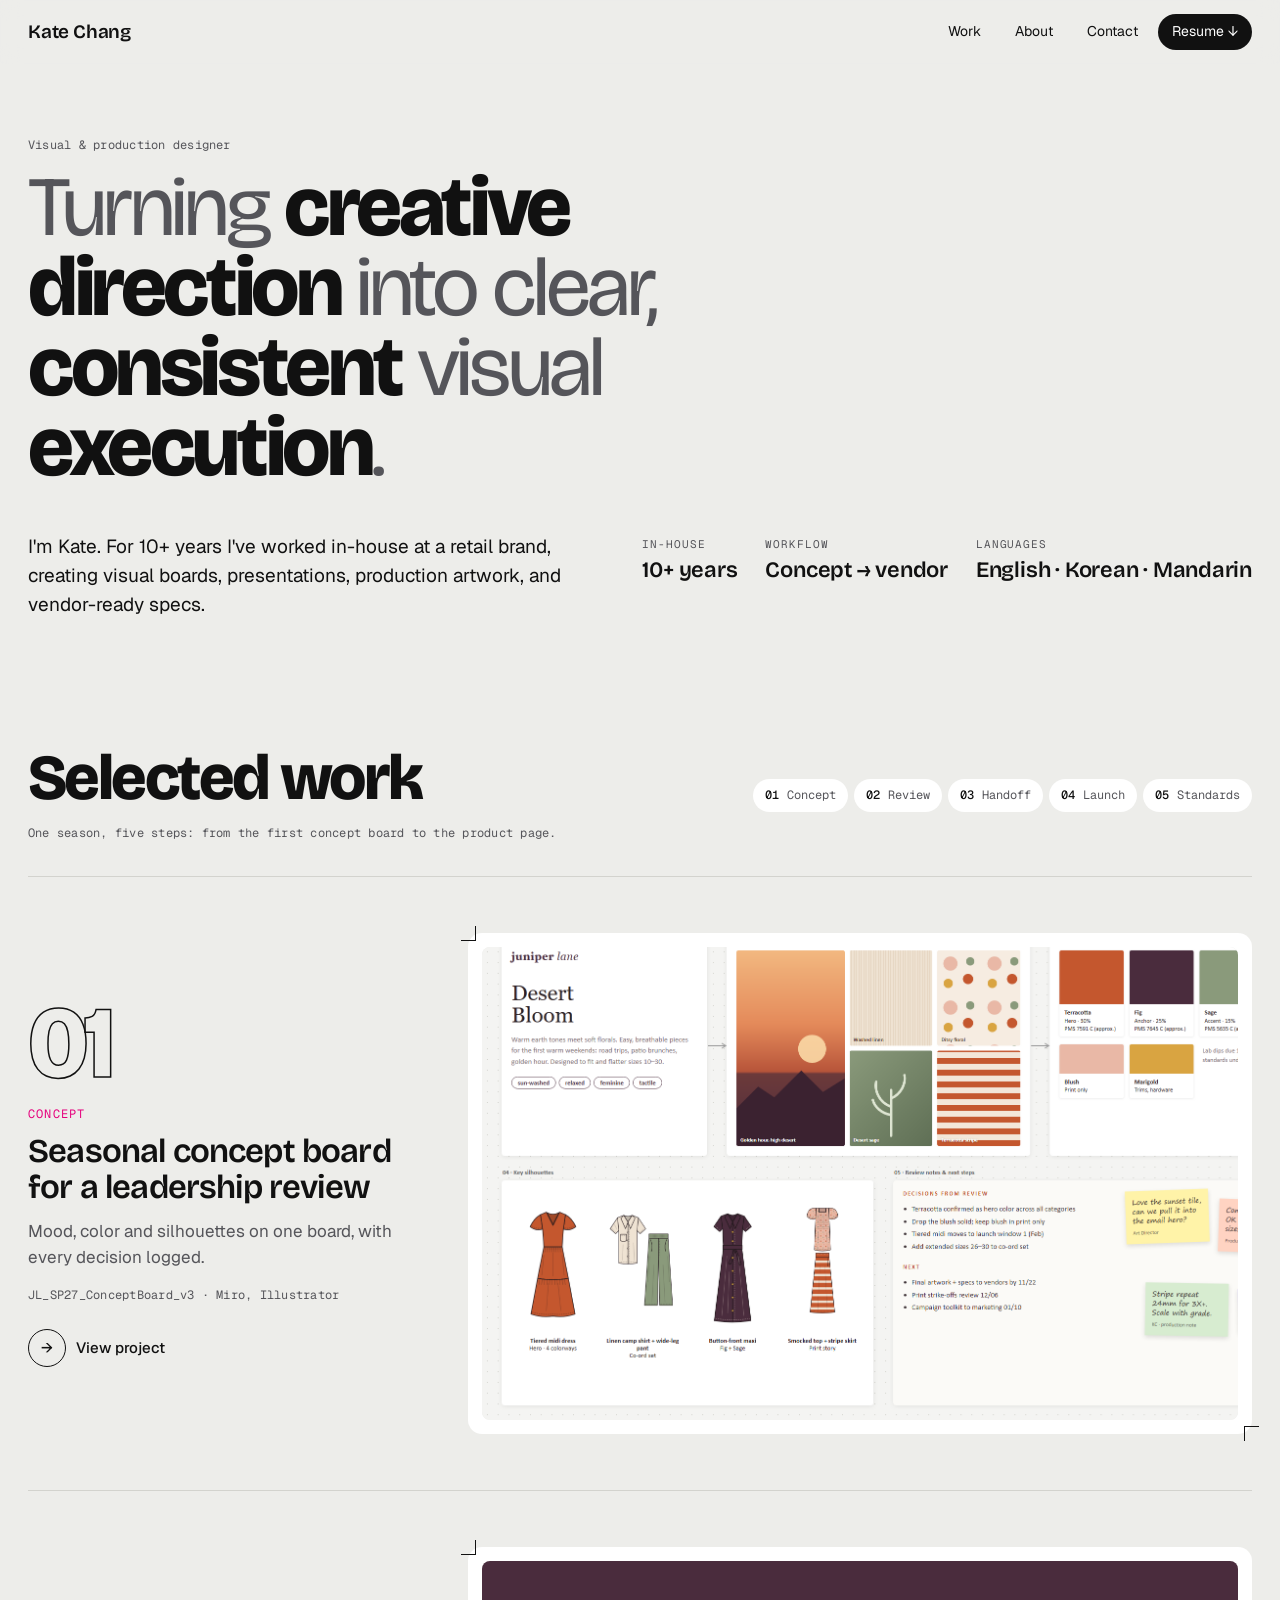
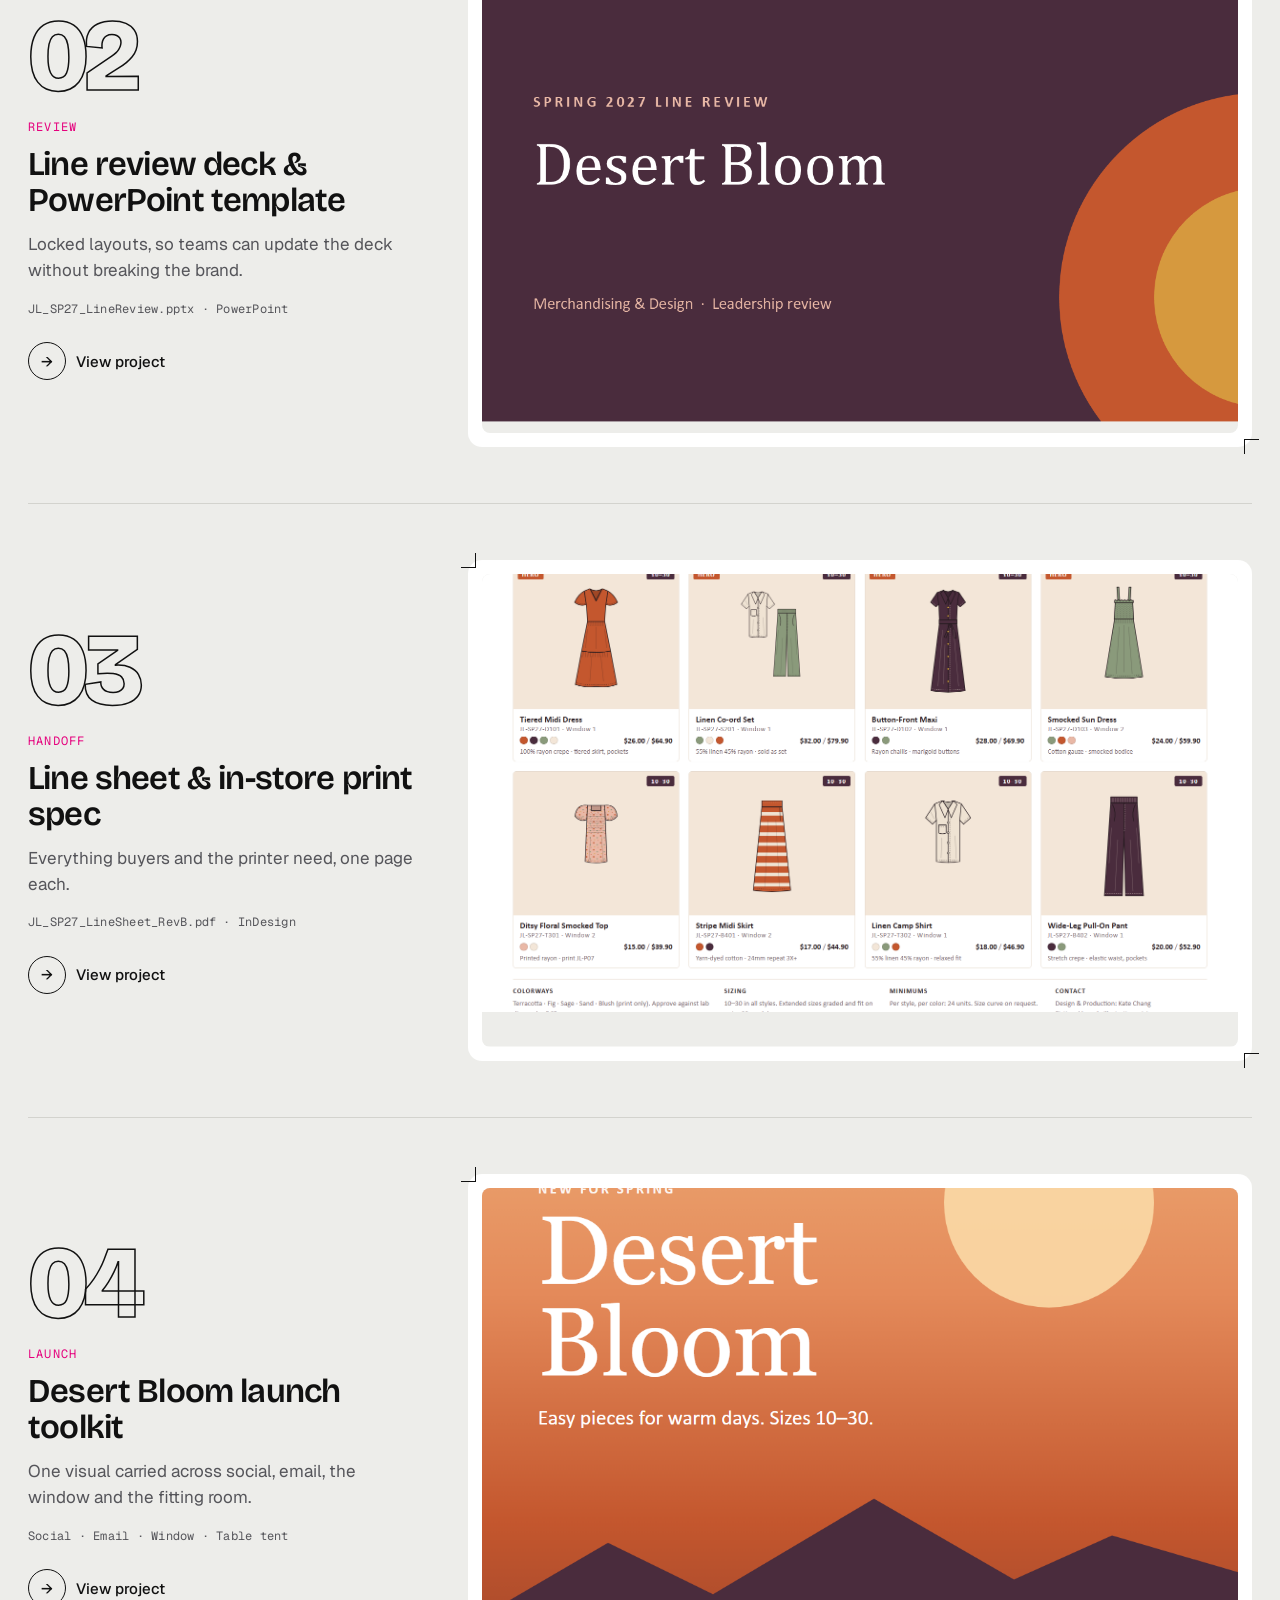
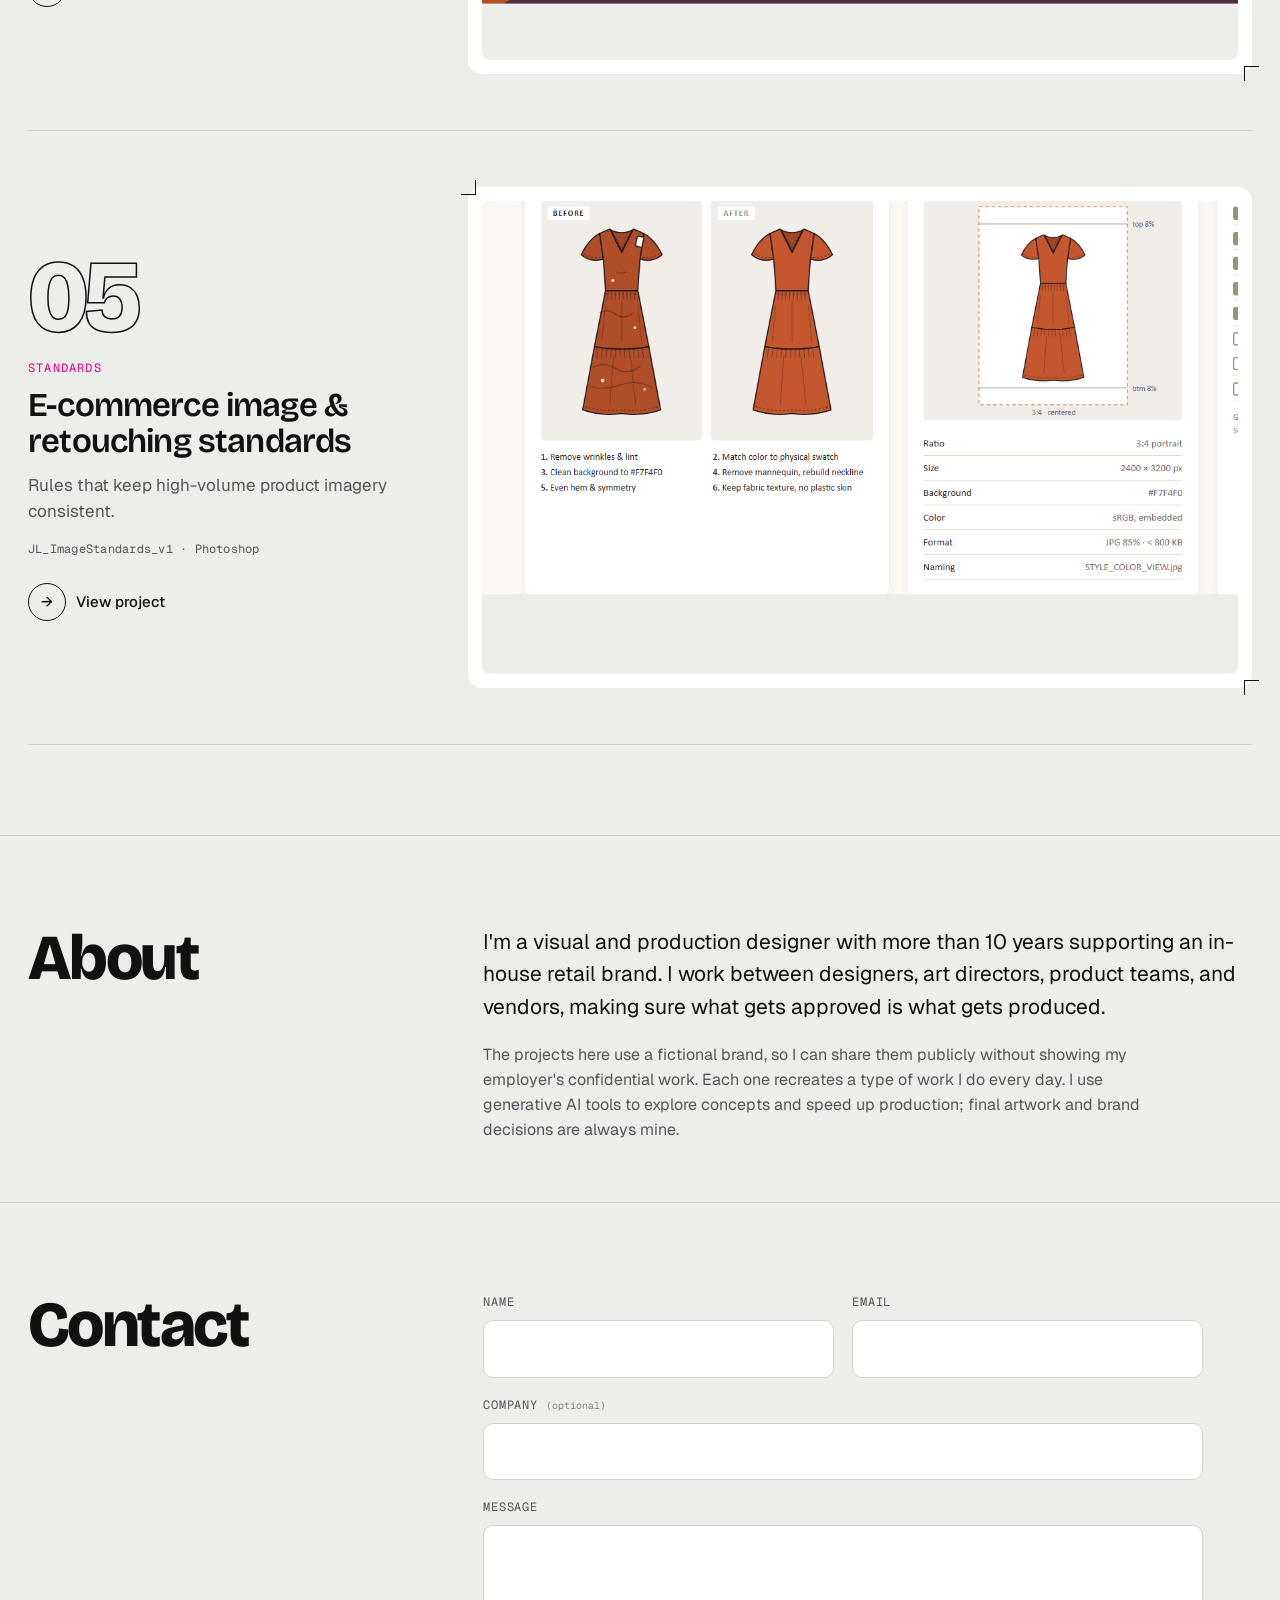
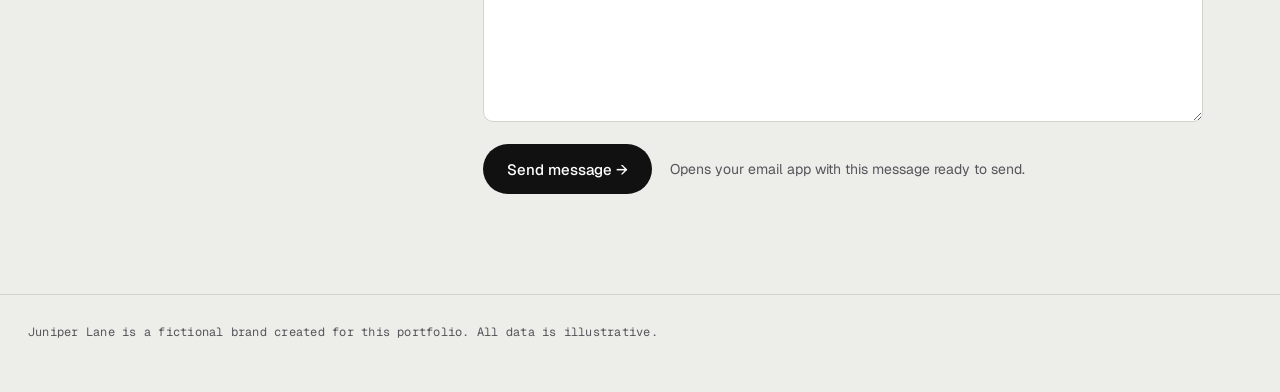
==== index.html @ 55b4867b "Kate Chang portfolio site Single-page portfolio with five Juniper Lane concept projects, case study " ====
<!doctype html>
<html lang="en">
<head>
<meta charset="utf-8">
<meta name="viewport" content="width=device-width, initial-scale=1">
<title>Kate Chang Portfolio</title>
<meta name="description" content="Kate Chang, visual and production designer. Concept boards, presentations, product sheets, print production and retouching.">
<script>document.documentElement.classList.add("js")</script>
<link rel="preconnect" href="https://fonts.googleapis.com">
<link rel="preconnect" href="https://fonts.gstatic.com" crossorigin>
<link href="https://fonts.googleapis.com/css2?family=Bricolage+Grotesque:opsz,wght@12..96,200..800&family=Geist:wght@400;500;600&family=Geist+Mono:wght@400;500&display=swap" rel="stylesheet">
<style>
/* Tokens: proof-sheet palette. CMYK only appears in the color bar and crop marks. */
:root{
  --paper:#EDEDEA; --sheet:#FFFFFF; --ink:#111111; --ink-2:#55555A; --rule:#D3D3CE;
  --c:#00A0E3; --m:#E5007D; --y:#FFD500; --k:#111111;
  --display:"Bricolage Grotesque",system-ui,sans-serif;
  --body:"Geist",system-ui,sans-serif;
  --mono:"Geist Mono",ui-monospace,monospace;
  --r:14px;
}
*{box-sizing:border-box;margin:0;padding:0}
html{scroll-behavior:smooth}
body{font-family:var(--body);background:var(--paper);color:var(--ink);line-height:1.55;-webkit-font-smoothing:antialiased}
a{color:inherit}
img{display:block;max-width:100%;height:auto}
:focus-visible{outline:2px solid var(--m);outline-offset:3px;border-radius:4px}
.wrap{max-width:1320px;margin:0 auto;padding:0 28px}
@media(max-width:620px){.wrap{padding:0 16px}}
.mono{font-family:var(--mono);font-size:12px;letter-spacing:.02em;color:var(--ink-2)}

/* Header */
header.top{position:sticky;top:0;z-index:20;background:rgba(237,237,234,.85);backdrop-filter:blur(10px)}
header.top .wrap{display:flex;justify-content:space-between;align-items:center;height:64px}
.name{font-family:var(--display);font-weight:600;font-size:19px;letter-spacing:-.01em;text-decoration:none}
header nav{display:flex;gap:6px}
header nav a{font-size:14px;text-decoration:none;padding:7px 14px;border-radius:99px}
header nav a:hover{background:var(--sheet)}

/* Hero */
.hero{padding:72px 0 56px}
.slug{display:flex;flex-wrap:wrap;align-items:center;gap:14px 22px;margin-bottom:12px}
.hero h1{font-family:var(--display);font-weight:800;font-size:clamp(40px,6.6vw,100px);line-height:.95;letter-spacing:-.04em;max-width:15ch}
.hero h1{font-weight:400;color:var(--ink-2)}
.hero h1 em{font-style:normal;font-weight:800;color:var(--ink)}
/* Motion: only when JS is on and motion is allowed */
.js .hero h1 .w{display:inline-block;opacity:0;transform:translateY(.35em);transition:opacity .6s ease,transform .7s cubic-bezier(.2,.7,.2,1);transition-delay:calc(var(--i)*55ms)}
.js .hero h1.go .w{opacity:1;transform:none}
.js .hero h1 em{font-weight:400;color:var(--ink-2);transition:font-weight .9s cubic-bezier(.3,.6,.2,1),color .9s ease}
.js .hero h1.done em{font-weight:800;color:var(--ink)}
.js .hero h1.done em:nth-of-type(2){transition-delay:.15s}.js .hero h1.done em:nth-of-type(3){transition-delay:.3s}
.js .hero-foot,.js .slug{opacity:0;transform:translateY(12px);transition:opacity .7s ease .9s,transform .7s ease .9s}
.js .hero.go .hero-foot,.js .hero.go .slug{opacity:1;transform:none}
.js .hero.go .slug{transition-delay:0s}
.hero-foot{display:grid;grid-template-columns:1fr auto;gap:40px;margin-top:44px;align-items:start}
@media(max-width:820px){.hero-foot{grid-template-columns:1fr;gap:24px}}
.hero-foot p{font-size:19px;max-width:560px}
.specs{display:grid;grid-template-columns:repeat(3,auto);gap:4px 28px;justify-content:start;padding-top:4px}
.specs dt{font-family:var(--mono);font-size:11px;text-transform:uppercase;letter-spacing:.08em;color:var(--ink-2)}
.specs dd{font-family:var(--display);font-weight:600;font-size:22px;letter-spacing:-.01em;white-space:nowrap}
@media(max-width:620px){.specs{grid-template-columns:1fr;gap:14px}}

/* Scroll progress (bottom edge of header) */
.progress{position:absolute;left:0;bottom:0;height:2px;width:100%;background:var(--ink);transform-origin:0 50%;transform:scaleX(var(--p,0))}

/* Work: one project per row, numbered by workflow stage */
.work{padding:70px 0 90px}
.work-head{display:flex;justify-content:space-between;align-items:baseline;gap:20px;flex-wrap:wrap;margin-bottom:12px}
.work-head h2{font-family:var(--display);font-weight:800;font-size:clamp(36px,5vw,64px);letter-spacing:-.04em;line-height:1}
.stages{display:flex;flex-wrap:wrap;gap:6px;list-style:none}
.stages a{display:inline-flex;gap:8px;font-family:var(--mono);font-size:12px;text-decoration:none;padding:7px 12px;border-radius:99px;background:var(--sheet);color:var(--ink-2)}
.stages a:hover{color:var(--ink)}
.stages b{color:var(--ink);font-weight:500}
.proof{position:relative;display:grid;grid-template-columns:minmax(0,4fr) minmax(0,8fr);gap:48px;align-items:center;padding:56px 0;border-top:1px solid var(--rule);text-decoration:none}
.proof:last-child{border-bottom:1px solid var(--rule)}
@media(max-width:900px){.proof{grid-template-columns:1fr;gap:26px;padding:40px 0}}
.rp-num{display:block;font-family:var(--display);font-weight:800;font-size:clamp(64px,8vw,120px);line-height:.85;letter-spacing:-.05em;color:transparent;-webkit-text-stroke:1.5px var(--ink);transition:color .4s ease}
.proof:hover .rp-num{color:var(--ink)}
.rp-stage{display:inline-block;margin-top:18px;font-family:var(--mono);font-size:12px;text-transform:uppercase;letter-spacing:.1em;color:var(--m)}
.rp-info h3{font-family:var(--display);font-weight:600;font-size:clamp(26px,2.6vw,36px);line-height:1.08;letter-spacing:-.025em;margin-top:8px}
.rp-info p{font-size:17px;color:var(--ink-2);margin-top:12px;max-width:36ch}
.rp-info .mono{display:block;margin-top:16px}
.rp-open{display:inline-flex;align-items:center;gap:10px;margin-top:24px;font-weight:500;font-size:15px}
.rp-open i{font-style:normal;width:38px;height:38px;border-radius:50%;border:1px solid var(--ink);display:grid;place-items:center;transition:background .3s,color .3s,transform .4s cubic-bezier(.2,.7,.2,1)}
.proof:hover .rp-open i{background:var(--ink);color:var(--sheet);transform:rotate(-45deg)}
.rp-art{position:relative;background:var(--sheet);border-radius:var(--r);padding:14px}
.rp-art .frame{border-radius:8px;overflow:hidden;aspect-ratio:16/10;background:var(--paper)}
.rp-art img{width:100%;height:116%;object-fit:cover;object-position:top left;transform:translate3d(0,var(--py,0px),0) scale(var(--s,1));transition:transform .7s cubic-bezier(.2,.7,.2,1)}
.proof:hover .rp-art img{--s:1.04}
/* Crop marks */
.rp-art::before,.rp-art::after{content:"";position:absolute;width:14px;height:14px;pointer-events:none;transition:border-color .3s,width .5s ease .5s,height .5s ease .5s}
.rp-art::before{top:-7px;left:-7px;border-right:1px solid var(--ink);border-bottom:1px solid var(--ink)}
.rp-art::after{bottom:-7px;right:-7px;border-left:1px solid var(--ink);border-top:1px solid var(--ink)}
.proof:hover .rp-art::before,.proof:hover .rp-art::after{border-color:var(--m)}
/* Reveal on scroll (JS only) */
.js .rp-art .frame{clip-path:inset(0 0 100% 0);transition:clip-path 1.1s cubic-bezier(.7,0,.2,1)}
.js .proof.in .rp-art .frame{clip-path:inset(0 0 0 0)}
.js .rp-art{opacity:0;transition:opacity .4s ease}
.js .proof.in .rp-art{opacity:1}
.js .rp-art::before,.js .rp-art::after{width:0;height:0}
.js .proof.in .rp-art::before,.js .proof.in .rp-art::after{width:14px;height:14px}
.js .rp-info>*{opacity:0;transform:translateY(22px);transition:opacity .6s ease,transform .7s cubic-bezier(.2,.7,.2,1),color .4s ease}
.js .proof.in .rp-info>*{opacity:1;transform:none}
.js .proof.in .rp-info>:nth-child(2){transition-delay:.08s}.js .proof.in .rp-info>:nth-child(3){transition-delay:.16s}
.js .proof.in .rp-info>:nth-child(4){transition-delay:.24s}.js .proof.in .rp-info>:nth-child(5){transition-delay:.32s}.js .proof.in .rp-info>:nth-child(6){transition-delay:.4s}
/* Cursor label over project images (mouse only) */
.cursor{position:fixed;left:0;top:0;width:96px;height:96px;margin:-48px 0 0 -48px;border-radius:50%;background:var(--ink);color:var(--sheet);display:grid;place-items:center;font-family:var(--mono);font-size:12px;letter-spacing:.08em;text-transform:uppercase;pointer-events:none;z-index:30;opacity:0;transform:translate3d(var(--cx,-200px),var(--cy,-200px),0) scale(.3);transition:transform .25s cubic-bezier(.2,.7,.2,1),opacity .2s}
.cursor.on{opacity:1;transform:translate3d(var(--cx),var(--cy),0) scale(1)}
@media(hover:none),(pointer:coarse){.cursor{display:none}}

/* About */
#about{padding:90px 0 60px;border-top:1px solid var(--rule)}
.about{display:grid;grid-template-columns:minmax(0,1fr) minmax(0,2fr);gap:70px}
.about h2{position:sticky;top:90px}
@media(max-width:900px){.about{grid-template-columns:1fr;gap:40px}}
.about h2{font-family:var(--display);font-weight:800;font-size:clamp(36px,5vw,64px);letter-spacing:-.04em;line-height:1}
.about p{font-size:21px;line-height:1.55;margin-top:20px;max-width:60ch}
.about p.quiet{color:var(--ink-2);font-size:16px}
.cv{list-style:none;border-top:1px solid var(--rule)}
.cv li{display:grid;grid-template-columns:1fr auto;gap:4px 20px;padding:16px 0;border-bottom:1px solid var(--rule)}
.cv b{font-weight:600}
.cv span{font-family:var(--mono);font-size:12px;color:var(--ink-2);align-self:center}
.cv em{font-style:normal;color:var(--ink-2);font-size:14px;grid-column:1/-1}
.chips{display:flex;flex-wrap:wrap;gap:8px;margin-top:12px}
.chips span{font-size:14px;padding:7px 13px;border-radius:99px;background:var(--sheet)}
.about h4{font-family:var(--mono);font-size:11px;font-weight:500;text-transform:uppercase;letter-spacing:.1em;color:var(--ink-2);margin-top:30px}
/* Contact: same layout as About */
#contact{padding:90px 0 100px;border-top:1px solid var(--rule)}
#contact h2{font-family:var(--display);font-weight:800;font-size:clamp(36px,5vw,64px);letter-spacing:-.04em;line-height:1;position:sticky;top:90px}
.mail-form{display:grid;gap:18px;max-width:720px}
.mail-form .row2{display:grid;grid-template-columns:1fr 1fr;gap:18px}
@media(max-width:620px){.mail-form .row2{grid-template-columns:1fr}}
.mail-form label{display:grid;gap:8px;font-family:var(--mono);font-size:12px;text-transform:uppercase;letter-spacing:.08em;color:var(--ink-2)}
.mail-form small{text-transform:none;letter-spacing:0;color:var(--ink-2);opacity:.7}
.mail-form input,.mail-form textarea{font:inherit;font-family:var(--body);font-size:18px;text-transform:none;letter-spacing:0;color:var(--ink);background:var(--sheet);border:1px solid var(--rule);border-radius:10px;padding:14px 16px;resize:vertical;transition:border-color .2s}
.mail-form input:focus,.mail-form textarea:focus{outline:none;border-color:var(--ink)}
.mail-form [aria-invalid="true"]{border-color:var(--m)}
.form-foot{display:flex;align-items:center;gap:18px;flex-wrap:wrap;margin-top:4px}
.form-foot .btn{border:none;cursor:pointer;font-family:var(--body);height:50px;padding:0 24px}
.about .mail-form .form-note{font-size:14px;line-height:1.4;color:var(--ink-2);margin:0;max-width:none}
.about .mail-form .form-note.err{color:var(--m)}
.nav-cta{background:var(--ink);color:var(--sheet)!important}
.nav-cta:hover{background:#333!important}
@media(max-width:620px){header nav a[href="#about"]{display:none}}
footer{padding:28px 0 50px;border-top:1px solid var(--rule)}
footer .wrap{display:flex;gap:20px;flex-wrap:wrap;align-items:center}

/* Case study content (rendered inside the modal) */
section.cs{display:none}
.cs-info .eyebrow{font-family:var(--mono);font-size:12px;color:var(--ink-2);text-transform:uppercase;letter-spacing:.08em}
.cs-info h2{font-family:var(--display);font-weight:800;font-size:clamp(34px,3.6vw,52px);line-height:1;letter-spacing:-.035em;margin:14px 0 24px}
.cs-info p{font-size:18px;line-height:1.6}
.cs-info p+p{margin-top:14px}
.cs-info dl{margin-top:28px;border-top:1px solid var(--rule)}
.cs-info dl div{display:grid;grid-template-columns:90px 1fr;gap:12px;padding:12px 0;border-bottom:1px solid var(--rule);font-size:15px}
.cs-info dt{font-family:var(--mono);font-size:12px;color:var(--ink-2);text-transform:uppercase;letter-spacing:.06em;padding-top:2px}
.cs-info .dls{display:flex;flex-wrap:wrap;gap:10px;margin-top:26px}
.cs-info p.note{font-size:15px;color:var(--ink-2);margin-top:22px}
.btn{display:inline-flex;align-items:center;gap:8px;background:var(--ink);color:var(--sheet);text-decoration:none;font-weight:500;font-size:15px;padding:12px 18px;border-radius:99px}
.btn:hover{background:#333}
.cs-media{display:grid;gap:22px;align-content:start}
.cs-media figure{background:var(--sheet);border-radius:var(--r);padding:14px}
.cs-media figure img{border-radius:6px;width:100%}
.cs-media figcaption{font-family:var(--mono);font-size:12px;color:var(--ink-2);padding:12px 4px 2px}
.cs-media .pair{display:grid;grid-template-columns:1fr 1fr;gap:22px}
@media(max-width:620px){.cs-media .pair{grid-template-columns:1fr}}
.cs-media .even .fit{aspect-ratio:4/5;background:var(--paper);border-radius:6px;padding:20px}
.cs-media .even .fit img{width:100%;height:100%;object-fit:contain;border-radius:3px}

/* Modal: near full-screen sheet */
dialog.sheet{border:none;padding:0;margin:auto;width:min(1480px,calc(100vw - 32px));height:calc(100dvh - 32px);max-width:none;max-height:none;border-radius:20px;background:var(--paper);color:var(--ink);overflow:hidden;box-shadow:0 40px 120px rgba(0,0,0,.35)}
dialog.sheet::backdrop{background:rgba(17,17,17,.6);backdrop-filter:blur(6px)}
dialog.sheet[open]{animation:rise .45s cubic-bezier(.2,.7,.2,1)}
@keyframes rise{from{opacity:0;transform:translateY(40px)}to{opacity:1;transform:none}}
.sheet-bar{height:64px;display:flex;justify-content:space-between;align-items:center;padding:0 22px;border-bottom:1px solid var(--rule)}
.sheet-bar .left{display:flex;align-items:center;gap:18px}
.sheet-nav{display:flex;gap:8px}
.sheet-nav button{font:inherit;font-size:14px;height:40px;padding:0 16px;border:1px solid var(--rule);background:var(--sheet);border-radius:99px;cursor:pointer;color:var(--ink)}
.sheet-nav button:hover{border-color:var(--ink)}
.sheet-nav .x{width:40px;padding:0;font-size:20px;background:var(--ink);color:var(--sheet);border-color:var(--ink)}
.sheet-body{height:calc(100% - 64px);overflow-y:auto;display:grid;grid-template-columns:minmax(320px,440px) 1fr;gap:48px;padding:40px 40px 60px;overscroll-behavior:contain}
.sheet-body .cs-info{position:sticky;top:0;align-self:start}
@media(max-width:960px){
  .sheet-body{grid-template-columns:1fr;gap:32px;padding:26px 20px 40px}
  .sheet-body .cs-info{position:static}
  dialog.sheet{width:100vw;height:100dvh;border-radius:0}
  .sheet-nav .lbl{display:none}
}
body.locked{overflow:hidden}
@media(prefers-reduced-motion:reduce){
  *{animation:none!important;transition:none!important;scroll-behavior:auto!important}
  .js .hero h1 .w,.js .hero-foot,.js .slug,.js .rp-info>*,.js .rp-art{opacity:1!important;transform:none!important}
  .js .rp-art .frame{clip-path:none!important}
  .cursor{display:none!important}
  .js .hero h1 em{font-weight:800!important;color:var(--ink)!important}
  .js .rp-art::before,.js .rp-art::after{width:14px!important;height:14px!important}
}
</style>
</head>
<body>

<header class="top"><div class="wrap">
  <a class="name" href="#">Kate Chang</a>
  <nav><a href="#work">Work</a><a href="#about">About</a><a href="#contact">Contact</a><a class="nav-cta" href="work/Kate_Chang_Resume.pdf" download>Resume ↓</a></nav>
</div><div class="progress" id="progress" aria-hidden="true"></div></header>

<main>
<section class="hero"><div class="wrap">
  <div class="slug"><span class="mono">Visual &amp; production designer</span></div>
  <h1 id="headline">Turning <em>creative direction</em> into clear, <em>consistent</em> visual <em>execution</em>.</h1>
  <div class="hero-foot">
    <p>I'm Kate. For 10+ years I've worked in-house at a retail brand, creating visual boards, presentations, production artwork, and vendor-ready specs.</p>
    <dl class="specs">
      <div><dt>In-house</dt><dd>10+ years</dd></div>
      <div><dt>Workflow</dt><dd>Concept → vendor</dd></div>
      <div><dt>Languages</dt><dd>English · Korean · Mandarin</dd></div>
    </dl>
  </div>
</div></section>

<section class="work" id="work"><div class="wrap">
  <div class="work-head"><h2>Selected work</h2><ol class="stages"><li><a href="#board"><b>01</b>Concept</a></li><li><a href="#deck"><b>02</b>Review</a></li><li><a href="#linesheet"><b>03</b>Handoff</a></li><li><a href="#launch"><b>04</b>Launch</a></li><li><a href="#retouch"><b>05</b>Standards</a></li></ol></div>
  <p class="mono" style="margin-bottom:34px">One season, five steps: from the first concept board to the product page.</p>
  <div class="rows">
    <a class="proof" href="#board">
      <div class="rp-info"><span class="rp-num">01</span><span class="rp-stage">Concept</span><h3>Seasonal concept board for a leadership review</h3><p>Mood, color and silhouettes on one board, with every decision logged.</p><span class="mono">JL_SP27_ConceptBoard_v3 · Miro, Illustrator</span><span class="rp-open"><i aria-hidden="true">&rarr;</i>View project</span></div>
      <div class="rp-art"><div class="frame"><img src="work/board/board.png" alt="Seasonal concept board"></div></div>
    </a>
    <a class="proof" href="#deck">
      <div class="rp-info"><span class="rp-num">02</span><span class="rp-stage">Review</span><h3>Line review deck &amp; PowerPoint template</h3><p>Locked layouts, so teams can update the deck without breaking the brand.</p><span class="mono">JL_SP27_LineReview.pptx · PowerPoint</span><span class="rp-open"><i aria-hidden="true">&rarr;</i>View project</span></div>
      <div class="rp-art"><div class="frame"><img src="work/deck/slide1.png" alt="Line review deck cover"></div></div>
    </a>
    <a class="proof" href="#linesheet">
      <div class="rp-info"><span class="rp-num">03</span><span class="rp-stage">Handoff</span><h3>Line sheet &amp; in-store print spec</h3><p>Everything buyers and the printer need, one page each.</p><span class="mono">JL_SP27_LineSheet_RevB.pdf · InDesign</span><span class="rp-open"><i aria-hidden="true">&rarr;</i>View project</span></div>
      <div class="rp-art"><div class="frame"><img src="work/linesheet/linesheet.png" alt="Product line sheet"></div></div>
    </a>
    <a class="proof" href="#launch">
      <div class="rp-info"><span class="rp-num">04</span><span class="rp-stage">Launch</span><h3>Desert Bloom launch toolkit</h3><p>One visual carried across social, email, the window and the fitting room.</p><span class="mono">Social · Email · Window · Table tent</span><span class="rp-open"><i aria-hidden="true">&rarr;</i>View project</span></div>
      <div class="rp-art"><div class="frame"><img src="work/launch/instagram.png" alt="Desert Bloom launch campaign" style="object-position:center 30%"></div></div>
    </a>
    <a class="proof" href="#retouch">
      <div class="rp-info"><span class="rp-num">05</span><span class="rp-stage">Standards</span><h3>E-commerce image &amp; retouching standards</h3><p>Rules that keep high-volume product imagery consistent.</p><span class="mono">JL_ImageStandards_v1 · Photoshop</span><span class="rp-open"><i aria-hidden="true">&rarr;</i>View project</span></div>
      <div class="rp-art"><div class="frame"><img src="work/retouch/guide.png" alt="E-commerce image standards guide"></div></div>
    </a>
  </div>
</div></section>

<!-- Case studies: hidden on the page, rendered inside the modal -->
<section class="cs" id="board">
  <div class="cs-info">
    <div class="eyebrow">Concept project · Juniper Lane</div>
    <h2>Seasonal concept board</h2>
    <p>Juniper Lane is a fictional plus-size fashion brand I created to show the kind of work I do in-house. Before a season moves into production, leadership needs one view of the story: mood, color, silhouettes, and what's been decided.</p>
    <p>I built the board the way I run reviews in Miro: a clear left-to-right flow, color with usage ratios and lab-dip notes, and a last frame that records decisions and next steps so nothing gets lost after the meeting.</p>
    <dl><div><dt>Made</dt><dd>Concept board, color story, silhouette sketches, review log</dd></div><div><dt>Tools</dt><dd>Miro, Illustrator, Photoshop</dd></div></dl>
  </div>
  <div class="cs-media">
    <figure><img src="work/board/board.png" alt="Juniper Lane Spring 2027 concept board"><figcaption>Board v3 · after leadership review</figcaption></figure>
  </div>
</section>

<section class="cs" id="deck">
  <div class="cs-info">
    <div class="eyebrow">Concept project · Juniper Lane</div>
    <h2>Line review deck &amp; template</h2>
    <p>The concept board becomes a leadership deck. I built a PowerPoint template with locked layouts and theme colors, so merch and design teams can update it without breaking the brand.</p>
    <p>Every slide title states the takeaway ("Dresses carry the season at 38% of the line"), and the deck ends with the specific decisions leadership needs to make.</p>
    <dl><div><dt>Made</dt><dd>8-slide .pptx, cover and content layouts, native editable charts</dd></div><div><dt>Tools</dt><dd>PowerPoint, Illustrator</dd></div></dl>
    <div class="dls"><a class="btn" href="work/deck/JuniperLane_LineReview_SP27.pptx" download>Download .pptx ↓</a></div>
  </div>
  <div class="cs-media">
    <figure><img src="work/deck/slide1.png" alt="Cover slide"><figcaption>01 · Cover</figcaption></figure>
    <div class="pair">
      <figure><img src="work/deck/slide3.png" alt="Color story slide"><figcaption>03 · Color story</figcaption></figure>
      <figure><img src="work/deck/slide4.png" alt="Assortment chart"><figcaption>04 · Assortment, native chart</figcaption></figure>
      <figure><img src="work/deck/slide5.png" alt="Hero styles"><figcaption>05 · Hero styles</figcaption></figure>
      <figure><img src="work/deck/slide6.png" alt="Timeline"><figcaption>06 · Timeline</figcaption></figure>
    </div>
    <figure><img src="work/deck/slide7.png" alt="Decisions needed"><figcaption>07 · Decisions needed today</figcaption></figure>
  </div>
</section>

<section class="cs" id="linesheet">
  <div class="cs-info">
    <div class="eyebrow">Concept project · Juniper Lane</div>
    <h2>Line sheet &amp; in-store print spec</h2>
    <p>Once leadership approves the line, two documents carry it forward. The line sheet puts all 8 styles on one page for sales and buyers: style numbers, colorways, size range, fabric, and pricing.</p>
    <p>The print spec is what reaches the printer for the in-store kit: trim, bleed and safe areas, stock, quantities for 142 stores, kitting, and a schedule that works back from the in-store date.</p>
    <dl><div><dt>Made</dt><dd>Line sheet PDF, print spec PDF</dd></div><div><dt>Tools</dt><dd>InDesign, Illustrator</dd></div></dl>
    <div class="dls"><a class="btn" href="work/linesheet/linesheet.pdf" download>Line sheet ↓</a><a class="btn" href="work/linesheet/printspec.pdf" download>Print spec ↓</a></div>
  </div>
  <div class="cs-media">
    <figure><img src="work/linesheet/linesheet.png" alt="Juniper Lane line sheet"><figcaption>Line sheet · Rev. B · Letter landscape</figcaption></figure>
    <figure><img src="work/linesheet/printspec.png" alt="In-store print specification"><figcaption>Print spec · window poster, table tent, kitting</figcaption></figure>
  </div>
</section>

<section class="cs" id="launch">
  <div class="cs-info">
    <div class="eyebrow">Concept project · Juniper Lane</div>
    <h2>Desert Bloom launch toolkit</h2>
    <p>The season story carried into every touchpoint. The sunset tile from the concept board (the Art Director's sticky note) became the campaign visual across social, email, the store window, and fitting-room table tents.</p>
    <dl><div><dt>Made</dt><dd>Instagram 1080, 600px email, 24×36 window poster, 4×6 table tent</dd></div><div><dt>Tools</dt><dd>Photoshop, Illustrator, Figma</dd></div></dl>
    <p class="note">The Figma file is built the way a team would use it: color variables, text styles, and components for the logo, button, product card, and technical flats.</p>
    <div class="dls"><a class="btn" href="https://www.figma.com/design/B6b7cCrrC6rjc7nDvh4rsd" target="_blank" rel="noopener">Open Figma file ↗</a></div>
  </div>
  <div class="cs-media">
    <div class="pair even">
      <figure><div class="fit"><img src="work/launch/instagram.png" alt="Instagram post"></div><figcaption>Instagram · 1080×1080</figcaption></figure>
      <figure><div class="fit"><img src="work/launch/email.png" alt="Launch email"></div><figcaption>Email · 600px</figcaption></figure>
      <figure><div class="fit"><img src="work/launch/poster.png" alt="Window poster"></div><figcaption>Window poster · 24×36 in</figcaption></figure>
      <figure><div class="fit"><img src="work/launch/tabletent.png" alt="Table tent"></div><figcaption>Table tent · 4×6 in</figcaption></figure>
    </div>
  </div>
</section>

<section class="cs" id="retouch">
  <div class="cs-info">
    <div class="eyebrow">Concept project · Juniper Lane</div>
    <h2>Image &amp; retouching standards</h2>
    <p>With high product volume, consistency comes from rules, not from checking every image by eye. This one-page guide gives studio, retouching, and vendors the same spec: crop, background, color, file naming, and a QC checklist before upload.</p>
    <dl><div><dt>Made</dt><dd>Image standards guide, retouch checklist</dd></div><div><dt>Tools</dt><dd>Photoshop, InDesign</dd></div></dl>
  </div>
  <div class="cs-media">
    <figure><img src="work/retouch/guide.png" alt="E-commerce image standards guide"><figcaption>Image standards · v1</figcaption></figure>
  </div>
</section>

<section id="about"><div class="wrap about">
  <div><h2>About</h2></div>
  <div>
    <p style="margin-top:0">I'm a visual and production designer with more than 10 years supporting an in-house retail brand. I work between designers, art directors, product teams, and vendors, making sure what gets approved is what gets produced.</p>
    <p class="quiet">The projects here use a fictional brand, so I can share them publicly without showing my employer's confidential work. Each one recreates a type of work I do every day. I use generative AI tools to explore concepts and speed up production; final artwork and brand decisions are always mine.</p>
  </div>
</div></section>

<!-- Contact: the form opens the visitor's mail app with the message filled in (no server needed). -->
<section id="contact"><div class="wrap about">
  <div><h2>Contact</h2></div>
  <form class="mail-form" id="mail-form" novalidate>
    <div class="row2">
      <label>Name<input name="name" autocomplete="name" required></label>
      <label>Email<input name="email" type="email" autocomplete="email" required></label>
    </div>
    <label><span>Company <small>(optional)</small></span><input name="company" autocomplete="organization"></label>
    <label>Message<textarea name="message" rows="6" required></textarea></label>
    <div class="form-foot">
      <button type="submit" class="btn">Send message →</button>
      <p class="form-note" id="form-note" aria-live="polite">Opens your email app with this message ready to send.</p>
    </div>
  </form>
</div></section>
</main>

<footer><div class="wrap"><span class="mono">Juniper Lane is a fictional brand created for this portfolio. All data is illustrative.</span></div></footer>

<dialog class="sheet" id="modal" aria-labelledby="modal-title">
  <div class="sheet-bar">
    <div class="left"><span class="mono" id="modal-count"></span></div>
    <div class="sheet-nav">
      <button type="button" data-step="-1">← <span class="lbl">Previous</span></button>
      <button type="button" data-step="1"><span class="lbl">Next</span> →</button>
      <button type="button" class="x" data-close aria-label="Close">×</button>
    </div>
  </div>
  <div class="sheet-body" id="modal-body"></div>
</dialog>

<script>
(() => {
  const modal = document.getElementById('modal');
  const body = document.getElementById('modal-body');
  const count = document.getElementById('modal-count');
  const ids = [...document.querySelectorAll('.proof')].map(c => c.getAttribute('href').slice(1));
  document.querySelectorAll('.stages a').forEach(a => a.addEventListener('click', e => { e.preventDefault(); open(a.getAttribute('href').slice(1)); }));
  let cur = -1;

  function open(id) {
    const src = document.getElementById(id);
    if (!src) return;
    cur = ids.indexOf(id);
    body.innerHTML = src.innerHTML;
    const h = body.querySelector('h2'); if (h) h.id = 'modal-title';
    count.textContent = String(cur + 1).padStart(2, '0') + ' / ' + String(ids.length).padStart(2, '0');
    body.scrollTop = 0;
    if (!modal.open) { modal.showModal(); document.body.classList.add('locked'); }
    history.replaceState(null, '', '#' + id);
  }
  const step = n => open(ids[(cur + n + ids.length) % ids.length]);

  modal.addEventListener('close', () => {
    document.body.classList.remove('locked');
    history.replaceState(null, '', location.pathname + location.search);
  });
  document.querySelectorAll('.proof').forEach(c => c.addEventListener('click', e => {
    e.preventDefault(); open(c.getAttribute('href').slice(1));
  }));
  modal.addEventListener('click', e => {
    if (e.target === modal || e.target.closest('[data-close]')) modal.close();
    const s = e.target.closest('[data-step]'); if (s) step(+s.dataset.step);
  });
  document.addEventListener('keydown', e => {
    if (!modal.open) return;
    if (e.key === 'ArrowRight') step(1);
    if (e.key === 'ArrowLeft') step(-1);
  });
  // Hero: split headline into words (keeping <em> groups), then reveal
  const h1 = document.getElementById('headline');
  let i = 0;
  const wrapWords = node => {
    [...node.childNodes].forEach(n => {
      if (n.nodeType === 3) {
        const frag = document.createDocumentFragment();
        n.textContent.split(/(\s+)/).forEach(part => {
          if (!part) return;
          if (/^\s+$/.test(part)) { frag.append(part); return; }
          const w = document.createElement('span'); w.className = 'w'; w.style.setProperty('--i', i++); w.textContent = part; frag.append(w);
        });
        n.replaceWith(frag);
      } else wrapWords(n);
    });
  };
  wrapWords(h1);
  const hero = document.querySelector('.hero');
  requestAnimationFrame(() => requestAnimationFrame(() => { h1.classList.add('go'); hero.classList.add('go'); }));
  setTimeout(() => h1.classList.add('done'), 300 + i * 55 + 500);

  const reduce = matchMedia('(prefers-reduced-motion: reduce)').matches;

  // Project rows: reveal when scrolled into view
  const io = new IntersectionObserver(es => es.forEach(e => {
    if (e.isIntersecting) { e.target.classList.add('in'); io.unobserve(e.target); }
  }), { threshold: .2 });
  document.querySelectorAll('.proof').forEach(p => io.observe(p));

  // Scroll progress + image parallax
  const bar = document.getElementById('progress');
  const imgs = [...document.querySelectorAll('.rp-art img')];
  let ticking = false;
  const onScroll = () => {
    const max = document.documentElement.scrollHeight - innerHeight;
    bar.style.setProperty('--p', max > 0 ? scrollY / max : 0);
    if (!reduce && innerHeight > 0) imgs.forEach(img => {
      const r = img.parentElement.getBoundingClientRect();
      const t = (r.top + r.height / 2 - innerHeight / 2) / innerHeight; // about -1..1 around viewport center
      img.style.setProperty('--py', (-t * 6 - 7).toFixed(2) + '%');
    });
    ticking = false;
  };
  addEventListener('scroll', () => { if (!ticking) { ticking = true; requestAnimationFrame(onScroll); } }, { passive: true });
  addEventListener('resize', onScroll); onScroll();

  // Cursor label over project images
  if (!reduce && matchMedia('(hover: hover) and (pointer: fine)').matches) {
    const cur = document.createElement('div'); cur.className = 'cursor'; cur.textContent = 'View'; document.body.append(cur);
    addEventListener('mousemove', e => { cur.style.setProperty('--cx', e.clientX + 'px'); cur.style.setProperty('--cy', e.clientY + 'px'); }, { passive: true });
    document.querySelectorAll('.rp-art').forEach(a => {
      a.addEventListener('mouseenter', () => cur.classList.add('on'));
      a.addEventListener('mouseleave', () => cur.classList.remove('on'));
    });
    modal.addEventListener('close', () => cur.classList.remove('on'));
    document.querySelectorAll('.proof').forEach(p => p.addEventListener('click', () => cur.classList.remove('on')));
  }

  // Contact form: check required fields, then open the visitor's mail app with the message filled in
  const form = document.getElementById('mail-form'), note = document.getElementById('form-note');
  form.addEventListener('submit', e => {
    e.preventDefault();
    const f = Object.fromEntries(new FormData(form));
    const missing = [...form.querySelectorAll('[required]')].filter(el => {
      const bad = !el.value.trim() || (el.type === 'email' && !/^[^@\s]+@[^@\s]+\.[^@\s]+$/.test(el.value.trim()));
      el.setAttribute('aria-invalid', bad); return bad;
    });
    if (missing.length) {
      note.textContent = 'Add your name, a valid email, and a message.'; note.classList.add('err'); missing[0].focus(); return;
    }
    note.classList.remove('err');
    const subject = `Portfolio inquiry from ${f.name.trim()}${f.company.trim() ? ' (' + f.company.trim() + ')' : ''}`;
    const body = `${f.message.trim()}\n\n${f.name.trim()}\n${f.email.trim()}${f.company.trim() ? '\n' + f.company.trim() : ''}`;
    location.href = `mailto:katehbchang@gmail.com?subject=${encodeURIComponent(subject)}&body=${encodeURIComponent(body)}`;
    note.textContent = 'Your email app should open now. If nothing happens, check that a default email app is set up.';
  });
  form.querySelectorAll('input,textarea').forEach(el => el.addEventListener('input', () => el.removeAttribute('aria-invalid')));

  // Deep link: index.html#deck opens that project
  if (ids.includes(location.hash.slice(1))) open(location.hash.slice(1));
})();
</script>
</body>
</html>
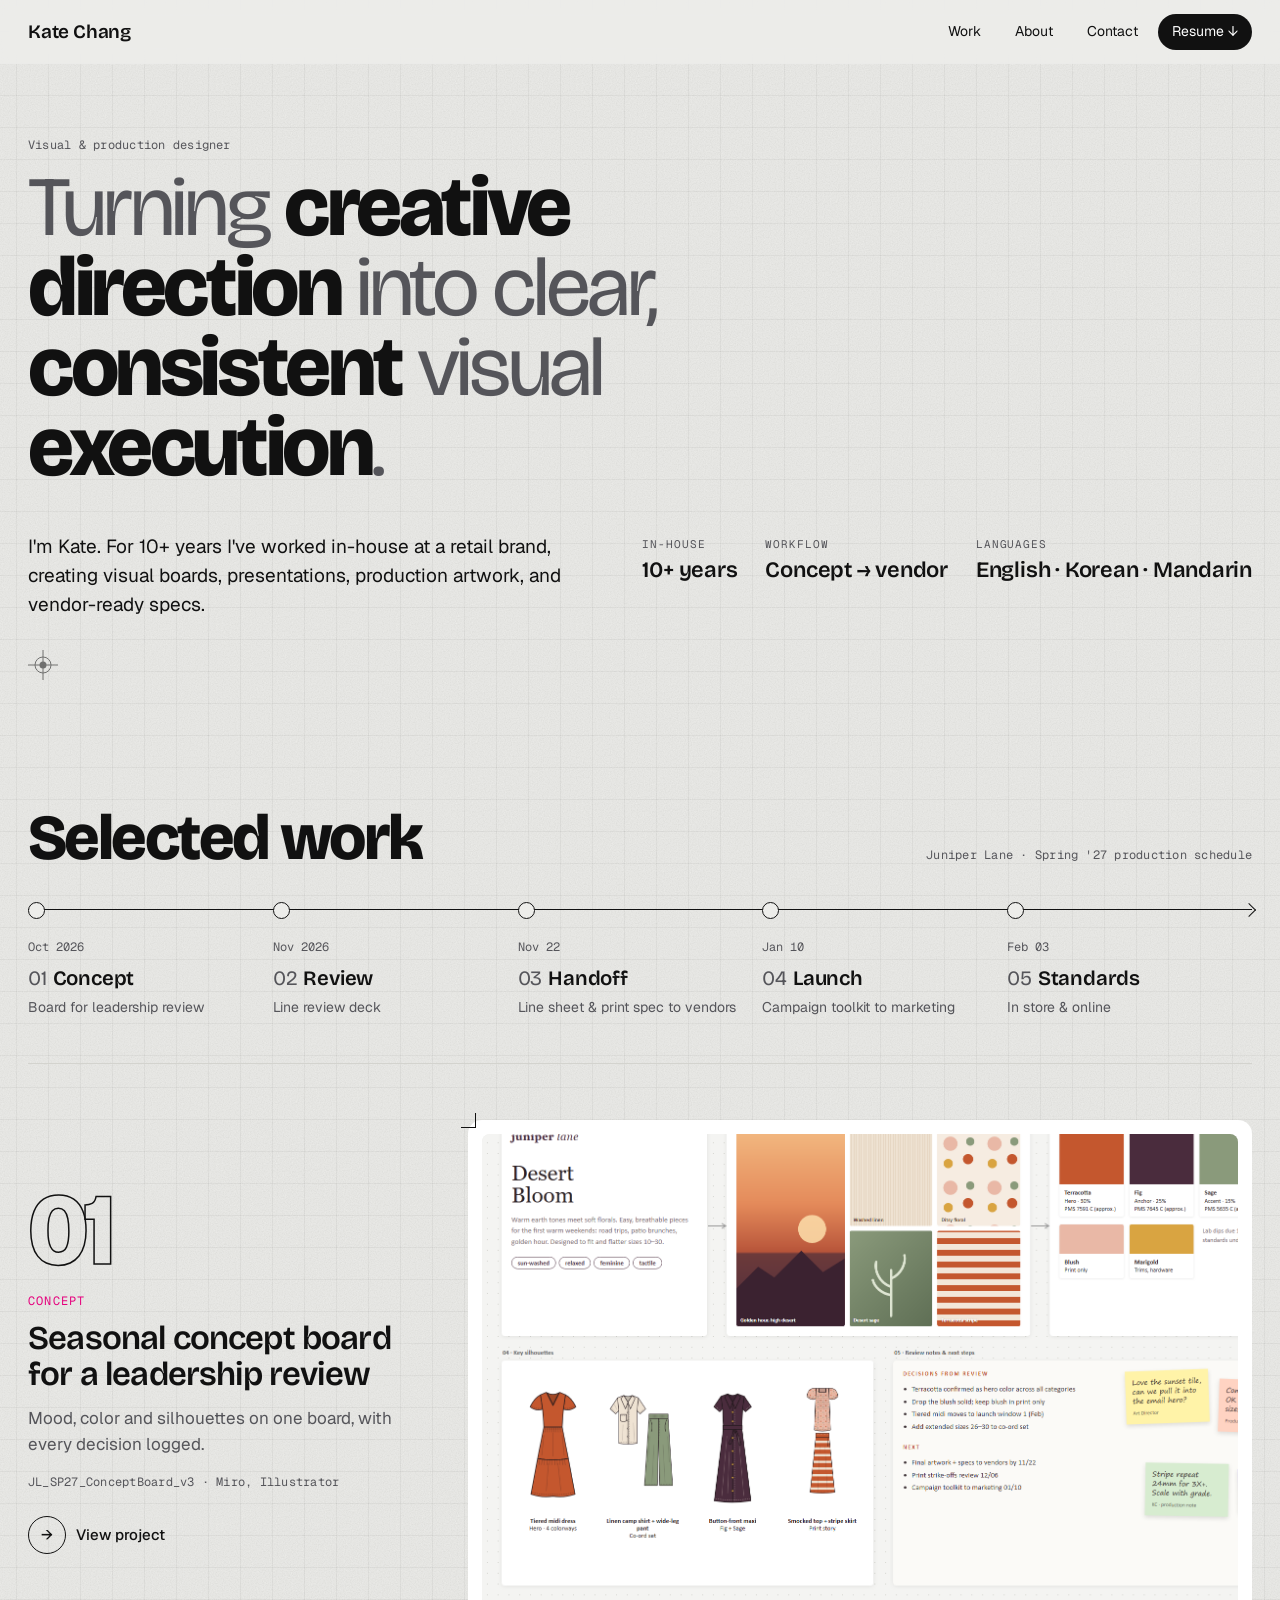
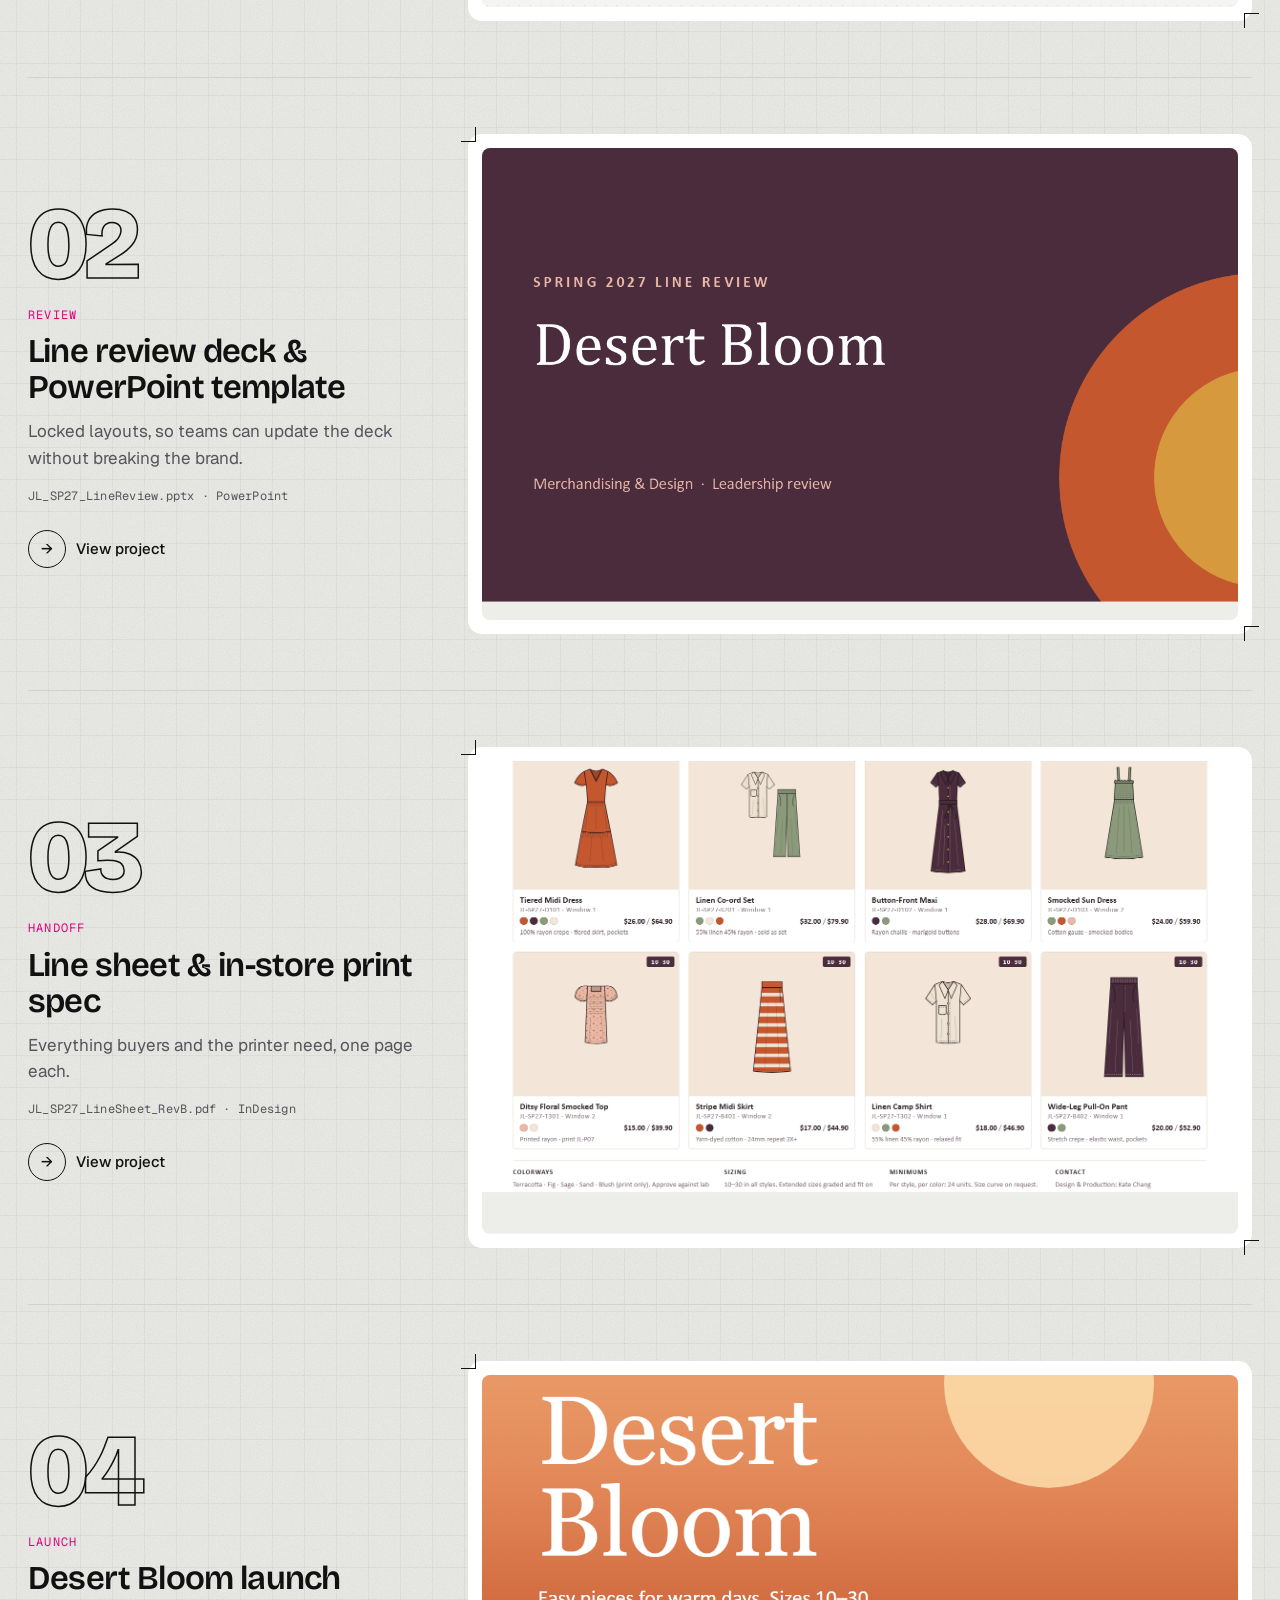
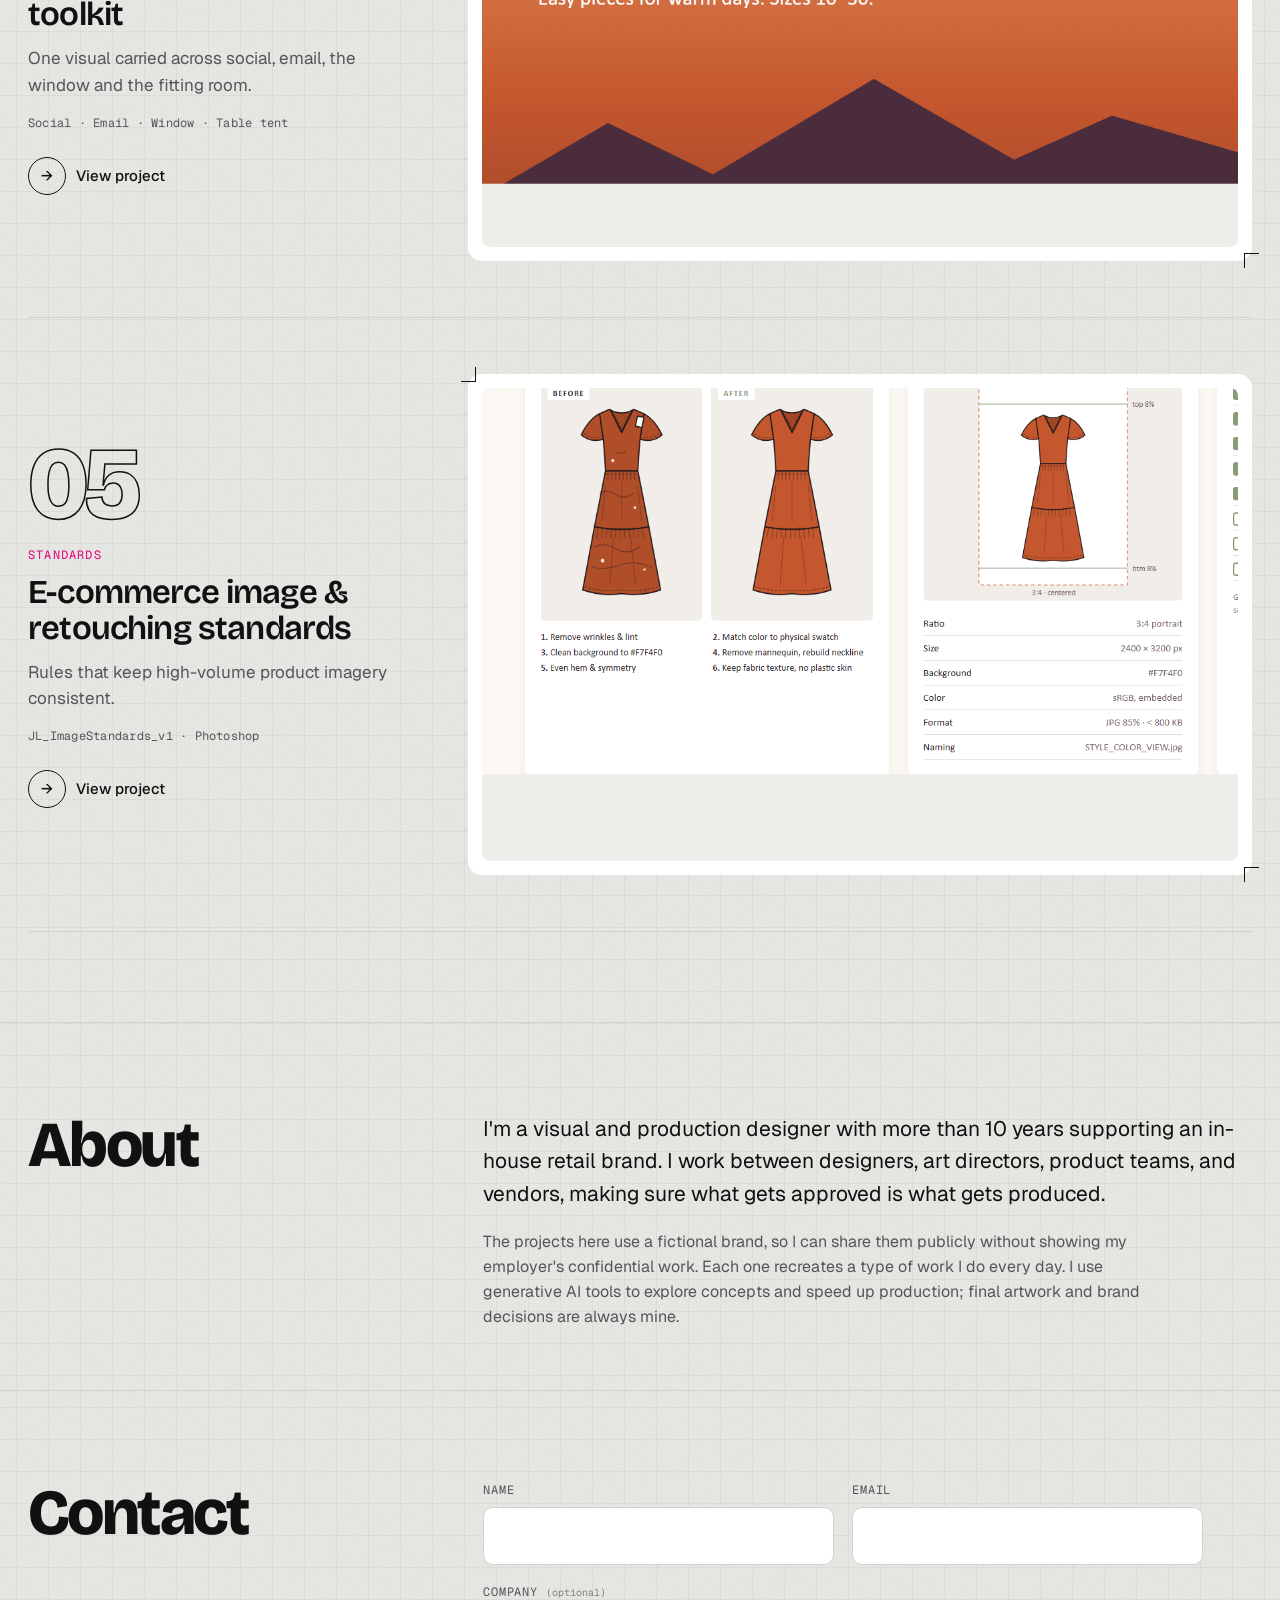
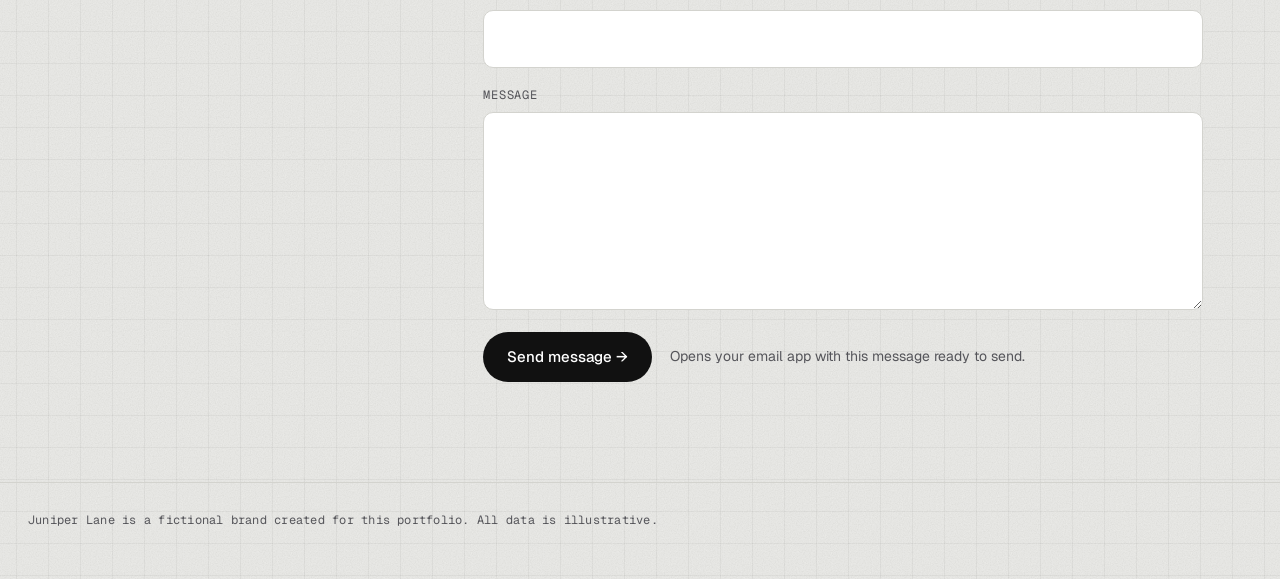
==== commit 79271f48: "Add grid background and production schedule timeline - Faint layout grid + paper grain background, r" ====
--- a/index.html
+++ b/index.html
@@ -21,7 +21,19 @@
 }
 *{box-sizing:border-box;margin:0;padding:0}
 html{scroll-behavior:smooth}
-body{font-family:var(--body);background:var(--paper);color:var(--ink);line-height:1.55;-webkit-font-smoothing:antialiased}
+body{font-family:var(--body);color:var(--ink);line-height:1.55;-webkit-font-smoothing:antialiased;
+  /* Background: paper grain + faint 32px layout grid (like a cutting mat / InDesign grid) */
+  background-color:var(--paper);
+  background-image:url("data:image/svg+xml,%3Csvg xmlns='http://www.w3.org/2000/svg' width='180' height='180'%3E%3Cfilter id='n'%3E%3CfeTurbulence type='fractalNoise' baseFrequency='.85' numOctaves='3' stitchTiles='stitch'/%3E%3CfeColorMatrix values='0 0 0 0 0 0 0 0 0 0 0 0 0 0 0 0 0 0 .07 0'/%3E%3C/filter%3E%3Crect width='100%25' height='100%25' filter='url(%23n)'/%3E%3C/svg%3E"),
+    linear-gradient(rgba(17,17,17,.042) 1px,transparent 1px),
+    linear-gradient(90deg,rgba(17,17,17,.042) 1px,transparent 1px);
+  background-size:180px 180px,32px 32px,32px 32px;
+  background-position:0 0,center -1px,center -1px}
+/* Registration marks at the hero corners */
+.hero .wrap{position:relative;z-index:2}
+.reg{position:absolute;width:30px;height:30px;color:var(--ink);opacity:.55;pointer-events:none}
+.reg.tr{top:-40px;right:28px}.reg.bl{bottom:-60px;left:28px}
+@media(max-width:620px){.reg{display:none}}
 a{color:inherit}
 img{display:block;max-width:100%;height:auto}
 :focus-visible{outline:2px solid var(--m);outline-offset:3px;border-radius:4px}
@@ -30,7 +42,7 @@
 .mono{font-family:var(--mono);font-size:12px;letter-spacing:.02em;color:var(--ink-2)}
 
 /* Header */
-header.top{position:sticky;top:0;z-index:20;background:rgba(237,237,234,.85);backdrop-filter:blur(10px)}
+header.top{position:sticky;top:0;z-index:20;background:rgba(237,237,234,.9);backdrop-filter:blur(10px)}
 header.top .wrap{display:flex;justify-content:space-between;align-items:center;height:64px}
 .name{font-family:var(--display);font-weight:600;font-size:19px;letter-spacing:-.01em;text-decoration:none}
 header nav{display:flex;gap:6px}
@@ -41,12 +53,12 @@
 .hero{padding:72px 0 56px}
 .slug{display:flex;flex-wrap:wrap;align-items:center;gap:14px 22px;margin-bottom:12px}
 .hero h1{font-family:var(--display);font-weight:800;font-size:clamp(40px,6.6vw,100px);line-height:.95;letter-spacing:-.04em;max-width:15ch}
-.hero h1{font-weight:400;color:var(--ink-2)}
+.hero h1{font-weight:400;color:var(--ink-2);position:relative;z-index:2}
 .hero h1 em{font-style:normal;font-weight:800;color:var(--ink)}
 /* Motion: only when JS is on and motion is allowed */
 .js .hero h1 .w{display:inline-block;opacity:0;transform:translateY(.35em);transition:opacity .6s ease,transform .7s cubic-bezier(.2,.7,.2,1);transition-delay:calc(var(--i)*55ms)}
 .js .hero h1.go .w{opacity:1;transform:none}
-.js .hero h1 em{font-weight:400;color:var(--ink-2);transition:font-weight .9s cubic-bezier(.3,.6,.2,1),color .9s ease}
+.js .hero h1 em{font-weight:400;color:var(--ink-2);transition:font-weight .9s cubic-bezier(.3,.6,.2,1),color .7s ease}
 .js .hero h1.done em{font-weight:800;color:var(--ink)}
 .js .hero h1.done em:nth-of-type(2){transition-delay:.15s}.js .hero h1.done em:nth-of-type(3){transition-delay:.3s}
 .js .hero-foot,.js .slug{opacity:0;transform:translateY(12px);transition:opacity .7s ease .9s,transform .7s ease .9s}
@@ -64,13 +76,28 @@
 .progress{position:absolute;left:0;bottom:0;height:2px;width:100%;background:var(--ink);transform-origin:0 50%;transform:scaleX(var(--p,0))}
 
 /* Work: one project per row, numbered by workflow stage */
-.work{padding:70px 0 90px}
+.work{padding:130px 0 90px}
 .work-head{display:flex;justify-content:space-between;align-items:baseline;gap:20px;flex-wrap:wrap;margin-bottom:12px}
 .work-head h2{font-family:var(--display);font-weight:800;font-size:clamp(36px,5vw,64px);letter-spacing:-.04em;line-height:1}
-.stages{display:flex;flex-wrap:wrap;gap:6px;list-style:none}
-.stages a{display:inline-flex;gap:8px;font-family:var(--mono);font-size:12px;text-decoration:none;padding:7px 12px;border-radius:99px;background:var(--sheet);color:var(--ink-2)}
-.stages a:hover{color:var(--ink)}
-.stages b{color:var(--ink);font-weight:500}
+/* Production schedule: the five projects as one season on a timeline */
+.schedule{list-style:none;display:grid;grid-template-columns:repeat(5,1fr);margin:30px 0 46px;position:relative}
+.schedule::before{content:"";position:absolute;left:0;right:0;top:9px;height:1px;background:var(--ink)}
+.schedule::after{content:"";position:absolute;right:-2px;top:5px;width:9px;height:9px;border-top:1px solid var(--ink);border-right:1px solid var(--ink);transform:rotate(45deg)}
+.schedule a{position:relative;display:block;padding-top:34px;padding-right:16px;text-decoration:none}
+.schedule a::before{content:"";position:absolute;left:0;top:2px;width:15px;height:15px;border-radius:50%;background:var(--paper);border:1px solid var(--ink);transition:background .25s,transform .25s}
+.schedule a:hover::before,.schedule a:focus-visible::before{background:var(--ink);transform:scale(1.15)}
+.schedule .d{font-family:var(--mono);font-size:12px;color:var(--ink-2)}
+.schedule .s{display:block;font-family:var(--display);font-weight:600;font-size:clamp(17px,1.6vw,22px);letter-spacing:-.01em;margin-top:4px}
+.schedule .s b{font-weight:400;color:var(--ink-2);margin-right:6px}
+.schedule .n{display:block;font-size:14px;color:var(--ink-2);margin-top:4px;line-height:1.35}
+.schedule a:hover .s{text-decoration:underline;text-underline-offset:4px}
+@media(max-width:760px){
+  .schedule{grid-template-columns:1fr;margin:24px 0 30px}
+  .schedule::before{left:7px;right:auto;top:0;bottom:0;width:1px;height:auto}
+  .schedule::after{display:none}
+  .schedule a{padding:0 0 18px 34px}
+  .schedule a::before{top:3px}
+}
 .proof{position:relative;display:grid;grid-template-columns:minmax(0,4fr) minmax(0,8fr);gap:48px;align-items:center;padding:56px 0;border-top:1px solid var(--rule);text-decoration:none}
 .proof:last-child{border-bottom:1px solid var(--rule)}
 @media(max-width:900px){.proof{grid-template-columns:1fr;gap:26px;padding:40px 0}}
@@ -193,7 +220,7 @@
   .js .rp-art .frame{clip-path:none!important}
   .cursor{display:none!important}
   .js .hero h1 em{font-weight:800!important;color:var(--ink)!important}
-  .js .rp-art::before,.js .rp-art::after{width:14px!important;height:14px!important}
+    .js .rp-art::before,.js .rp-art::after{width:14px!important;height:14px!important}
 }
 </style>
 </head>
@@ -206,6 +233,7 @@
 
 <main>
 <section class="hero"><div class="wrap">
+  <svg class="reg bl" viewBox="0 0 30 30" aria-hidden="true"><circle cx="15" cy="15" r="8" fill="none" stroke="currentColor" stroke-width="1"/><circle cx="15" cy="15" r="3.5" fill="currentColor"/><path d="M15 0V30M0 15H30" stroke="currentColor" stroke-width="1"/></svg>
   <div class="slug"><span class="mono">Visual &amp; production designer</span></div>
   <h1 id="headline">Turning <em>creative direction</em> into clear, <em>consistent</em> visual <em>execution</em>.</h1>
   <div class="hero-foot">
@@ -219,8 +247,14 @@
 </div></section>
 
 <section class="work" id="work"><div class="wrap">
-  <div class="work-head"><h2>Selected work</h2><ol class="stages"><li><a href="#board"><b>01</b>Concept</a></li><li><a href="#deck"><b>02</b>Review</a></li><li><a href="#linesheet"><b>03</b>Handoff</a></li><li><a href="#launch"><b>04</b>Launch</a></li><li><a href="#retouch"><b>05</b>Standards</a></li></ol></div>
-  <p class="mono" style="margin-bottom:34px">One season, five steps: from the first concept board to the product page.</p>
+  <div class="work-head"><h2>Selected work</h2><span class="mono">Juniper Lane &middot; Spring '27 production schedule</span></div>
+  <ol class="schedule">
+    <li><a href="#board"><span class="d">Oct 2026</span><span class="s"><b>01</b>Concept</span><span class="n">Board for leadership review</span></a></li>
+    <li><a href="#deck"><span class="d">Nov 2026</span><span class="s"><b>02</b>Review</span><span class="n">Line review deck</span></a></li>
+    <li><a href="#linesheet"><span class="d">Nov 22</span><span class="s"><b>03</b>Handoff</span><span class="n">Line sheet &amp; print spec to vendors</span></a></li>
+    <li><a href="#launch"><span class="d">Jan 10</span><span class="s"><b>04</b>Launch</span><span class="n">Campaign toolkit to marketing</span></a></li>
+    <li><a href="#retouch"><span class="d">Feb 03</span><span class="s"><b>05</b>Standards</span><span class="n">In store &amp; online</span></a></li>
+  </ol>
   <div class="rows">
     <a class="proof" href="#board">
       <div class="rp-info"><span class="rp-num">01</span><span class="rp-stage">Concept</span><h3>Seasonal concept board for a leadership review</h3><p>Mood, color and silhouettes on one board, with every decision logged.</p><span class="mono">JL_SP27_ConceptBoard_v3 · Miro, Illustrator</span><span class="rp-open"><i aria-hidden="true">&rarr;</i>View project</span></div>
@@ -372,7 +406,7 @@
   const body = document.getElementById('modal-body');
   const count = document.getElementById('modal-count');
   const ids = [...document.querySelectorAll('.proof')].map(c => c.getAttribute('href').slice(1));
-  document.querySelectorAll('.stages a').forEach(a => a.addEventListener('click', e => { e.preventDefault(); open(a.getAttribute('href').slice(1)); }));
+  document.querySelectorAll('.schedule a').forEach(a => a.addEventListener('click', e => { e.preventDefault(); open(a.getAttribute('href').slice(1)); }));
   let cur = -1;
 
   function open(id) {
@@ -425,6 +459,7 @@
   requestAnimationFrame(() => requestAnimationFrame(() => { h1.classList.add('go'); hero.classList.add('go'); }));
   setTimeout(() => h1.classList.add('done'), 300 + i * 55 + 500);
 
+
   const reduce = matchMedia('(prefers-reduced-motion: reduce)').matches;
 
   // Project rows: reveal when scrolled into view
